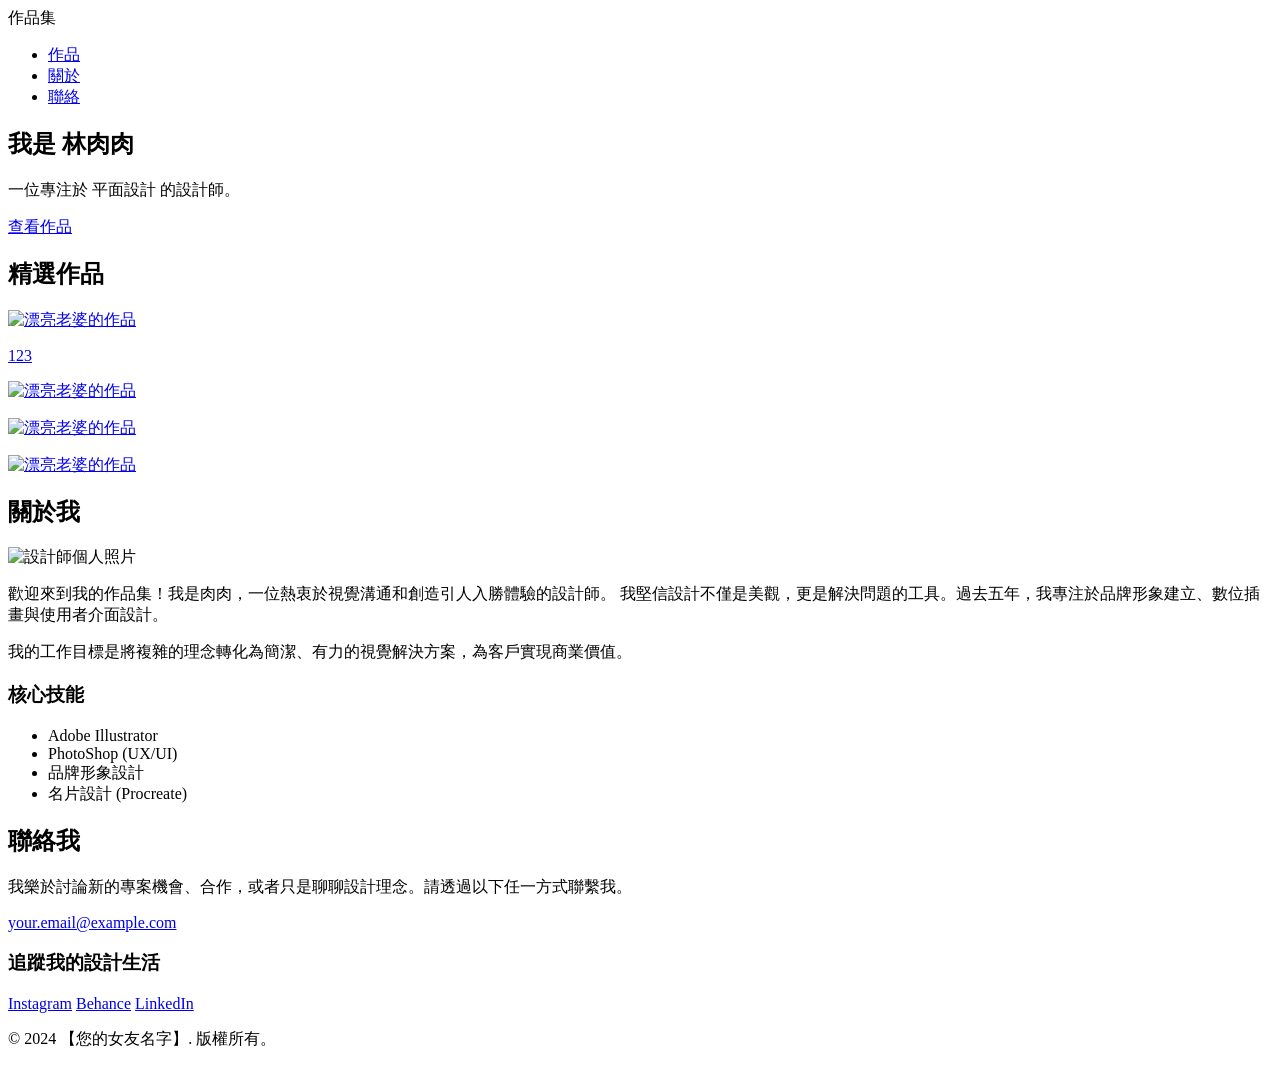
==== index.html @ 1270343b "Add files via upload" ====
<!DOCTYPE html>
<html lang="zh-Hant">
<head>
    <meta charset="UTF-8">
    <meta name="viewport" content="width=device-width, initial-scale=1.0">
    <title> 肉肉作品集 </title>
    <link rel="stylesheet" href="styles.css"> 
</head>
<body>

    <header class="navbar">
        <div class="logo">作品集</div>
        <nav>
            <ul>
                <li><a href="#portfolio">作品</a></li>
                <li><a href="#about">關於</a></li>
                <li><a href="#contact">聯絡</a></li>
            </ul>
        </nav>
    </header>

    <section id="hero" class="hero-section">
        <h1>我是 林肉肉 </h1>
        <p>一位專注於 平面設計 的設計師。</p>
        <a href="#portfolio" class="cta-button">查看作品</a>
    </section>

    <section id="portfolio" class="portfolio-grid">
        <h2>精選作品</h2>
        <div class="grid-container">

    <a href="work-detail-1.html" class="portfolio-item reveal">
        <img src="images/work-1.jpg" alt="漂亮老婆的作品">
        <p>123</p>
    </a>

    <a href="work-detail-2.html" class="portfolio-item reveal">
        <img src="images/work-2.jpg" alt="漂亮老婆的作品">
        <p></p>
    </a>

    <a href="work-detail-3.html" class="portfolio-item reveal">
        <img src="images/work-3.jpg" alt="漂亮老婆的作品">
        <p></p>
    </a>

    <a href="work-detail-4.html" class="portfolio-item reveal">
        <img src="images/work-4.jpg" alt="漂亮老婆的作品">
        <p></p>
    </a>

</div>
            </div>
    </section>

    <section id="about" class="about-section">
    <h2>關於我</h2>
    
    <div class="about-container reveal">
        
        <div class="about-image">
            <img src="images/profile.jpg" alt="設計師個人照片"> 
        </div>

        <div class="about-content">
            <p>
                歡迎來到我的作品集！我是肉肉，一位熱衷於視覺溝通和創造引人入勝體驗的設計師。
                我堅信設計不僅是美觀，更是解決問題的工具。過去五年，我專注於品牌形象建立、數位插畫與使用者介面設計。
            </p>
            <p>
                我的工作目標是將複雜的理念轉化為簡潔、有力的視覺解決方案，為客戶實現商業價值。
            </p>

            <h3>核心技能</h3>
            <ul class="skill-list">
                <li>Adobe Illustrator</li>
                <li>PhotoShop (UX/UI)</li>
                <li>品牌形象設計</li>
                <li>名片設計 (Procreate)</li>
               
            </ul>
        </div>
    </div>
</section>

    <section id="contact" class="contact-section">
    <h2>聯絡我</h2>
    <p>
        我樂於討論新的專案機會、合作，或者只是聊聊設計理念。請透過以下任一方式聯繫我。
    </p>

    <div class="contact-details reveal">
        <div class="contact-item">
            <a href="mailto:your.email@example.com" class="contact-link email-link">
                your.email@example.com
            </a>
        </div>

        <div class="social-links">
            <h3>追蹤我的設計生活</h3>
            <a href="#" target="_blank" class="social-icon">Instagram</a>
            <a href="#" target="_blank" class="social-icon">Behance</a>
            <a href="#" target="_blank" class="social-icon">LinkedIn</a>
        </div>
    </div>
</section>
    <footer>
        <p>&copy; 2024 【您的女友名字】. 版權所有。</p>
    </footer>
    
</body>
</html>
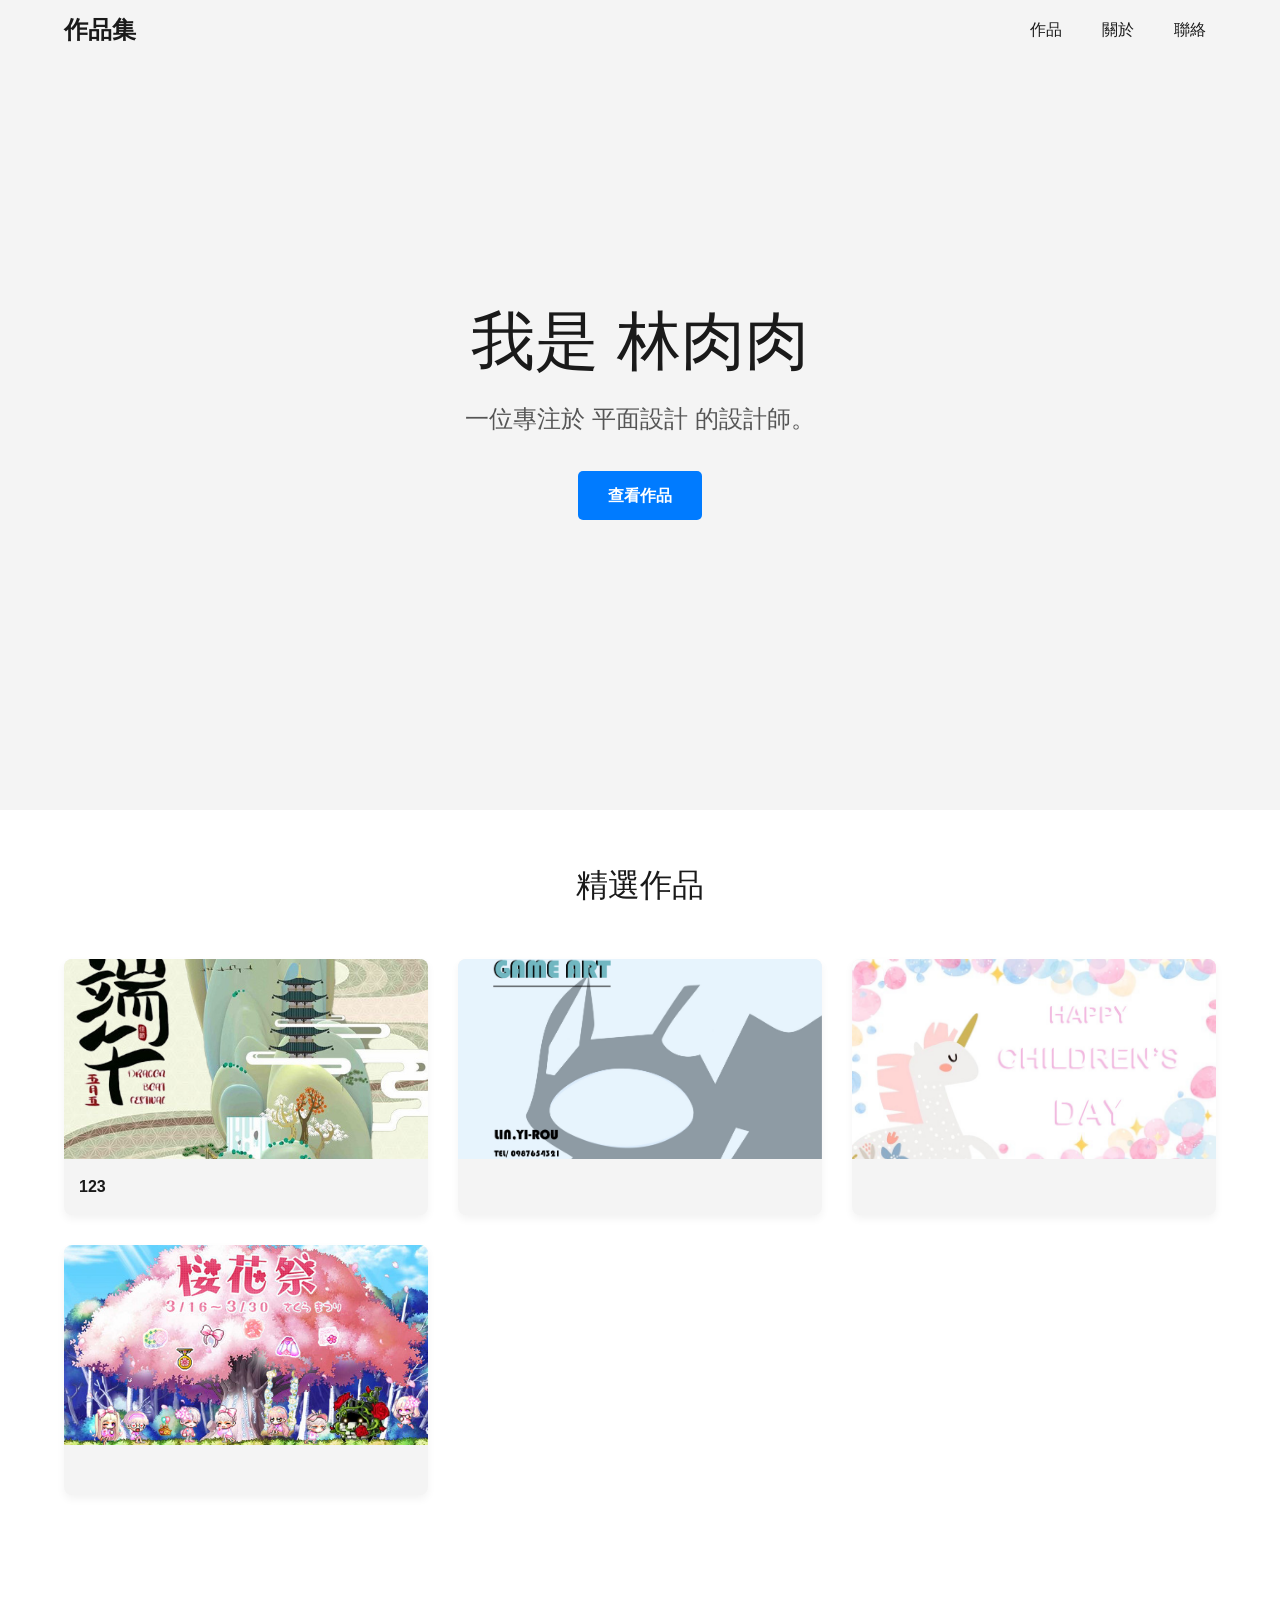
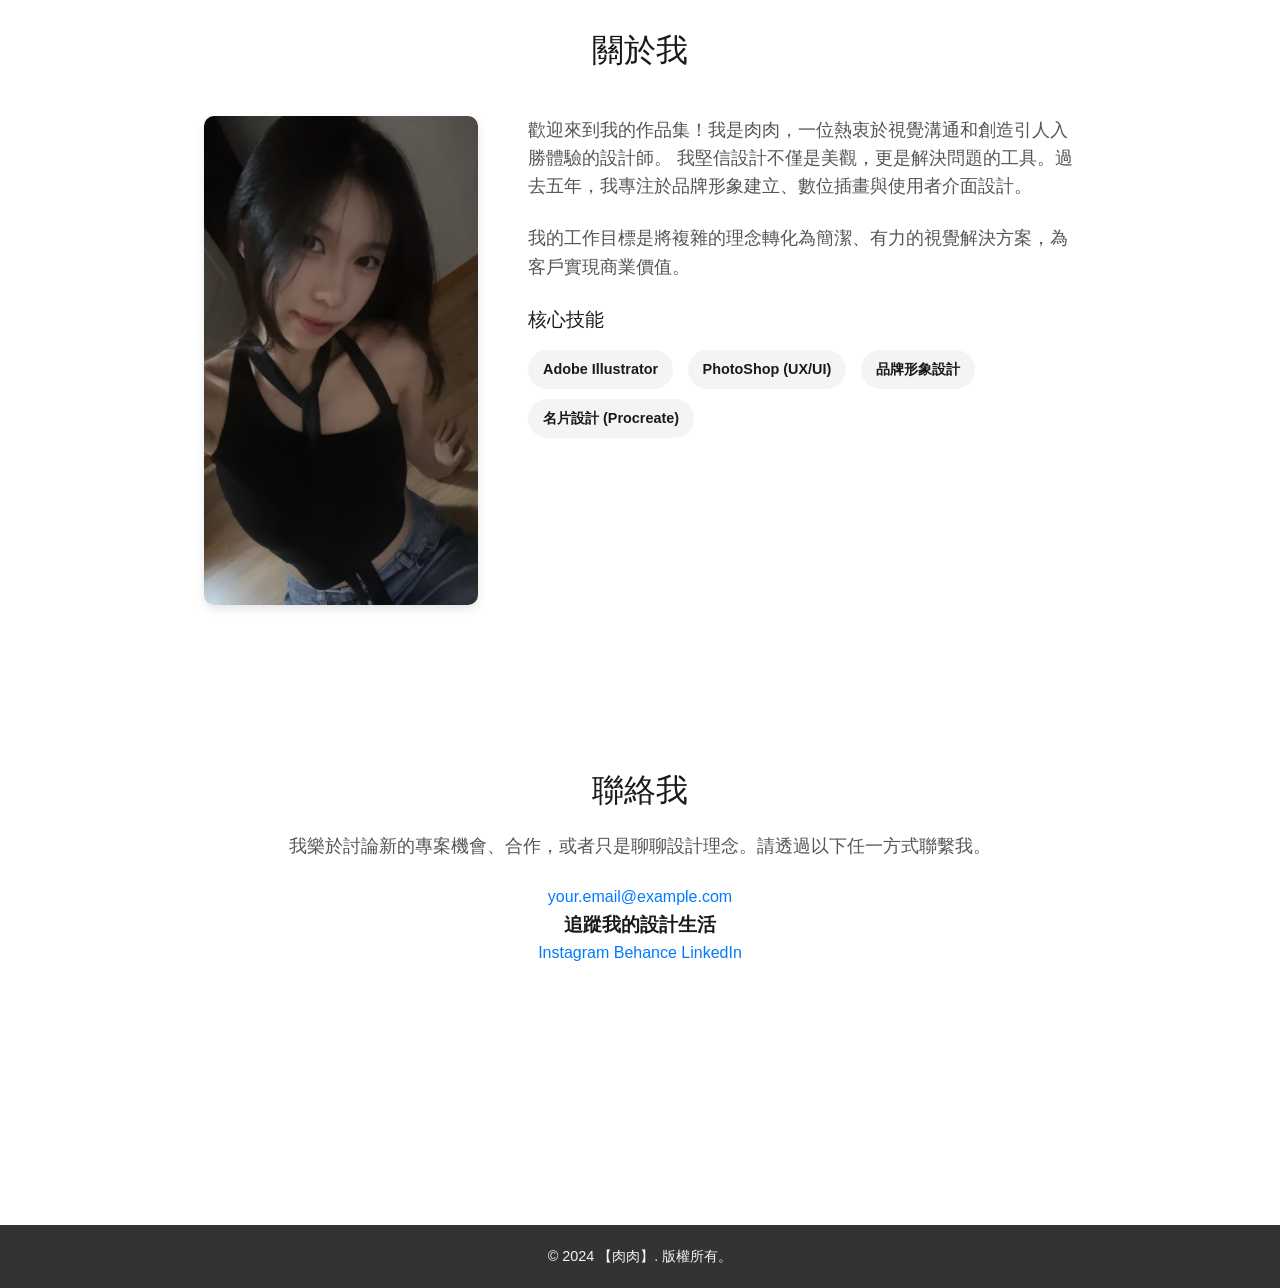
==== commit edca661f: "Add files via upload" ====
--- a/index.html
+++ b/index.html
@@ -4,7 +4,7 @@
     <meta charset="UTF-8">
     <meta name="viewport" content="width=device-width, initial-scale=1.0">
     <title> 肉肉作品集 </title>
-    <link rel="stylesheet" href="styles.css"> 
+    <link rel="stylesheet" href="css/styles.css"> 
 </head>
 <body>
 
@@ -30,22 +30,22 @@
         <div class="grid-container">
 
     <a href="work-detail-1.html" class="portfolio-item reveal">
-        <img src="images/work-1.jpg" alt="漂亮老婆的作品">
+        <img src="images/work-1.jpg" alt="肉肉的作品">
         <p>123</p>
     </a>
 
     <a href="work-detail-2.html" class="portfolio-item reveal">
-        <img src="images/work-2.jpg" alt="漂亮老婆的作品">
+        <img src="images/work-2.jpg" alt="肉肉的作品">
         <p></p>
     </a>
 
     <a href="work-detail-3.html" class="portfolio-item reveal">
-        <img src="images/work-3.jpg" alt="漂亮老婆的作品">
+        <img src="images/work-3.jpg" alt="肉肉的作品">
         <p></p>
     </a>
 
     <a href="work-detail-4.html" class="portfolio-item reveal">
-        <img src="images/work-4.jpg" alt="漂亮老婆的作品">
+        <img src="images/work-4.jpg" alt="肉肉的作品">
         <p></p>
     </a>
 
@@ -105,7 +105,7 @@
     </div>
 </section>
     <footer>
-        <p>&copy; 2024 【您的女友名字】. 版權所有。</p>
+        <p>&copy; 2024 【肉肉】. 版權所有。</p>
     </footer>
     
 </body>
--- a/css/styles.css
+++ b/css/styles.css
@@ -0,0 +1,453 @@
+/*
+====================================
+1. 基礎設定 (Reset & Typography)
+====================================
+*/
+:root {
+    /* 定義顏色變數，方便未來修改 */
+    --primary-color: #333;      /* 主要文字/背景色，深灰色 */
+    --secondary-color: #f4f4f4;  /* 次要背景色，淺灰色 */
+    --accent-color: #007BFF;     /* 強調色/按鈕色，藍色 (可替換成您女友喜歡的顏色!) */
+    --text-color: #1a1a1a;       /* 主要文字顏色 */
+    --light-text-color: #555;    /* 淺色文字 */
+    --white-color: #fff;
+    --font-family: 'Helvetica Neue', Arial, sans-serif; /* 選擇一個簡潔的字體 */
+}
+
+/* 移除瀏覽器預設的邊距和填充 */
+* {
+    margin: 0;
+    padding: 0;
+    box-sizing: border-box;
+}
+
+body {
+    font-family: var(--font-family);
+    line-height: 1.6;
+    color: var(--text-color);
+    background-color: var(--white-color);
+    padding-top: 60px; /* 為了給固定導覽列騰出空間 */
+}
+
+/* 確保所有連結都沒有底線 */
+a {
+    text-decoration: none;
+    color: var(--text-color);
+}
+
+/* 標題樣式 */
+h1, h2 {
+    margin-bottom: 1rem;
+    font-weight: 300; /* 讓標題看起來更輕盈簡潔 */
+}
+h2 {
+    font-size: 2rem;
+}
+
+/*
+====================================
+2. 導覽列 (Navbar)
+====================================
+*/
+/*
+====================================
+2. 導覽列 (Navbar)
+====================================
+*/
+.navbar {
+    position: fixed; 
+    top: 0;
+    left: 0;
+    width: 100%;
+    height: 60px;
+    /* 💡 備註：初始背景設為透明 */
+    background: transparent; 
+    /* 💡 備註：移除初始陰影，讓首屏更乾淨 */
+    box-shadow: none; 
+    display: flex;
+    justify-content: space-between;
+    align-items: center;
+    padding: 0 5%;
+    z-index: 1000;
+    /* 💡 備註：增加過渡效果，讓變色更流暢 */
+    transition: background 0.4s ease-in-out, box-shadow 0.4s ease-in-out;
+}
+
+/* 💡 備註：新增滾動後的樣式。JS會在滾動時為 .navbar 添加這個類別 */
+.navbar.scrolled {
+    background: var(--white-color); /* 滾動後變為白色實心背景 */
+    box-shadow: 0 2px 4px rgba(0, 0, 0, 0.1); /* 滾動後添加陰影 */
+}
+
+/* 💡 備註：在 body 上方 padding-top 設為 0，因為 navbar 初始是透明的，內容可以頂上去 */
+body {
+    font-family: var(--font-family);
+    line-height: 1.6;
+    color: var(--text-color);
+    background-color: var(--white-color);
+    padding-top: 0; /* <--- 這裡改為 0 */
+}
+
+.logo {
+    font-size: 1.5rem;
+    font-weight: 700;
+}
+
+.navbar ul {
+    list-style: none;
+    display: flex;
+}
+
+.navbar ul li {
+    margin-left: 20px;
+}
+
+.navbar ul li a {
+    font-weight: 500;
+    padding: 5px 10px;
+    transition: color 0.3s;
+}
+
+.navbar ul li a:hover {
+    color: var(--accent-color); /* 滑鼠懸停效果 */
+}
+
+/*
+====================================
+3. 區塊通用樣式 (Section General)
+====================================
+*/
+section {
+    padding: 50px 5%;
+    text-align: center;
+    min-height: 60vh; /* 讓每個區塊至少佔螢幕高度的一大部分 */
+}
+
+/*
+====================================
+4. 英雄區塊 (Hero Section)
+====================================
+*/
+.hero-section {
+    display: flex;
+    flex-direction: column;
+    justify-content: center;
+    align-items: center;
+    height: 90vh; /* 讓它佔據大部分螢幕 */
+    background: var(--secondary-color); /* 淺灰色背景 */
+    padding: 0 10%;
+}
+
+.hero-section h1 {
+    font-size: 4rem;
+    margin-bottom: 0.5rem;
+}
+
+.hero-section p {
+    font-size: 1.5rem;
+    color: var(--light-text-color);
+    margin-bottom: 2rem;
+}
+
+.cta-button {
+    background-color: var(--accent-color);
+    color: var(--white-color);
+    padding: 12px 30px;
+    border-radius: 5px;
+    font-weight: 600;
+    text-transform: uppercase;
+    transition: background-color 0.3s, transform 0.2s;
+}
+
+.cta-button:hover {
+    background-color: #0056b3; /* 點擊後變深一點 */
+    transform: translateY(-2px);
+}
+
+/*
+====================================
+5. 作品集網格 (Portfolio Grid)
+====================================
+*/
+.portfolio-grid {
+    background: var(--white-color);
+}
+
+.grid-container {
+    display: grid;
+    /* 註釋：使用 CSS Grid，設定三欄，每欄自動平均分配空間 */
+    grid-template-columns: repeat(auto-fit, minmax(300px, 1fr)); 
+    gap: 30px; /* 網格間距 */
+    margin-top: 3rem;
+}
+
+.portfolio-item {
+    background: var(--secondary-color);
+    padding: 0;
+    border-radius: 8px;
+    overflow: hidden; 
+    box-shadow: 0 4px 8px rgba(0, 0, 0, 0.05);
+    cursor: pointer;
+    transition: transform 0.3s ease-in-out;
+    display: block; /* 讓 <a> 像一個區塊元素 */
+    min-height: 250px; /* 給一個最小高度，即使沒有圖片也能看到框架 */
+}
+
+.portfolio-item:hover {
+    transform: translateY(-5px); /* 滑鼠懸停時上移，增加互動感 */
+    box-shadow: 0 8px 16px rgba(0, 0, 0, 0.1);
+}
+
+.portfolio-item img {
+    width: 100%;
+    /* 註釋：設置一個圖片高度，以確保網格排版一致，可根據實際圖片調整 */
+    height: 200px; 
+    object-fit: cover; /* 確保圖片能填滿空間 */
+    display: block;
+}
+
+.portfolio-item p {
+    padding: 15px;
+    font-weight: 600;
+    text-align: left;
+    color: var(--text-color);
+}
+
+/*
+====================================
+6. 關於與聯絡 (About & Contact) 基礎樣式
+====================================
+*/
+.about-section, .contact-section {
+    max-width: 1000px; /* 增加最大寬度 */
+    margin: 0 auto; /* 區塊置中 */
+    padding: 80px 5%;
+}
+
+.about-section p, .contact-section p {
+    font-size: 1.1rem;
+    color: var(--light-text-color);
+    margin-bottom: 1.5rem;
+}
+
+.contact-section a {
+    color: var(--accent-color);
+    font-weight: 500;
+}
+
+/*
+====================================
+7. 頁腳 (Footer)
+====================================
+*/
+footer {
+    background: var(--primary-color);
+    color: var(--secondary-color);
+    text-align: center;
+    padding: 20px 5%;
+    font-size: 0.9rem;
+    
+}
+
+/*
+====================================
+8. 關於我區塊 (About Section) 優化
+====================================
+*/
+
+/* 註釋：About 區塊的總容器，用於啟動 Grid 佈局 */
+.about-container {
+    display: grid;
+    /* 註釋：設定兩欄佈局，照片佔 1 份空間，內容佔 2 份空間 */
+    grid-template-columns: 1fr 2fr; 
+    gap: 50px; /* 欄位間距 */
+    margin-top: 40px;
+    text-align: left; /* 讓內容靠左對齊 */
+}
+
+/* 圖片容器樣式 (用於置中圖片) */
+.about-image {
+    /* 註釋：讓圖片在它的欄位中水平置中 */
+    display: flex;
+    justify-content: center;
+    align-items: flex-start; /* 讓圖片從頂部開始對齊 */
+}
+
+/* 圖片樣式 - 關鍵：控制圖片大小 */
+.about-image img {
+    width: 100%;
+    max-width: 300px; /* 註釋：【圖片最大寬度設定】此處設為 300px，可調整 */
+    height: auto;
+    border-radius: 10px; 
+    object-fit: cover;
+    box-shadow: 0 4px 10px rgba(0, 0, 0, 0.1);
+}
+
+/* 技能標題 */
+.about-content h3 {
+    margin-top: 20px;
+    margin-bottom: 10px;
+    font-weight: 500;
+}
+
+/* 技能列表樣式 */
+.skill-list {
+    list-style: none;
+    padding: 0;
+    margin: 0;
+}
+
+/* 技能項目樣式 */
+.skill-list li {
+    display: inline-block; /* 註釋：讓技能標籤並排顯示 */
+    background-color: var(--secondary-color); 
+    color: var(--text-color);
+    padding: 8px 15px;
+    margin: 5px 10px 5px 0;
+    border-radius: 20px; /* 註釋：圓角膠囊形狀 */
+    font-size: 0.9rem;
+    font-weight: 600;
+    transition: background-color 0.3s;
+}
+
+.skill-list li:hover {
+    background-color: var(--accent-color); /* 懸停時強調色 */
+    color: var(--white-color);
+}
+
+
+/*
+====================================
+9. 響應式設計 (Responsive Design)
+====================================
+*/
+@media (max-width: 768px) {
+    /* 英雄區塊 */
+    .hero-section h1 {
+        font-size: 3rem;
+    }
+    .hero-section p {
+        font-size: 1.2rem;
+    }
+
+    /* 導覽列 */
+    .navbar {
+        padding: 0 5%;
+    }
+    .navbar ul li {
+        margin-left: 10px;
+    }
+
+    /* 作品集網格 */
+    /* 註釋：在小螢幕上，讓每個作品佔滿一整欄 */
+    .grid-container {
+        grid-template-columns: 1fr;
+    }
+    
+    /* 關於我區塊 (手機版) */
+    /* 註釋：在小螢幕上，將兩欄佈局改為單欄堆疊，讓內容垂直排列 */
+    .about-container {
+        grid-template-columns: 1fr; /* 單一欄位 */
+        gap: 30px; 
+    }
+    /* 讓手機上的圖片置中並限制寬度 */
+    .about-image {
+        text-align: center;
+        /* 註釋：清除 display:flex，使用傳統的 text-align 置中 */
+        display: block; 
+    }
+    .about-image img {
+        max-width: 60%; /* 註釋：手機上限制最大寬度為其父容器的 60% */
+        margin: 0 auto; 
+    }
+    /*
+====================================
+9. 聯絡我區塊 (Contact Section) 優化
+====================================
+*/
+
+/* 註釋：聯絡區塊的樣式，使其內容區塊更集中 */
+.contact-section {
+    padding: 80px 5%;
+}
+
+.contact-section h2 {
+    margin-bottom: 30px;
+}
+
+.contact-details {
+    max-width: 600px; /* 限制聯繫細節區塊的寬度 */
+    margin: 0 auto;
+}
+
+/* 電子郵件連結樣式 */
+.email-link {
+    display: inline-block;
+    font-size: 1.8rem;
+    font-weight: 700;
+    color: var(--accent-color); /* 註釋：使用強調色突顯 Email */
+    padding: 10px 20px;
+    border: 2px solid var(--accent-color);
+    border-radius: 8px;
+    margin: 20px 0 40px 0;
+    transition: all 0.3s;
+}
+
+.email-link:hover {
+    background-color: var(--accent-color);
+    color: var(--white-color);
+    box-shadow: 0 4px 8px rgba(0, 0, 0, 0.1);
+}
+
+/* 社群媒體連結樣式 */
+.social-links h3 {
+    font-weight: 500;
+    font-size: 1.2rem;
+    margin-bottom: 15px;
+    color: var(--light-text-color);
+}
+
+.social-icon {
+    display: inline-block;
+    font-size: 1rem;
+    font-weight: 600;
+    color: var(--text-color);
+    padding: 10px 20px;
+    margin: 5px;
+    border: 1px solid var(--secondary-color);
+    border-radius: 20px;
+    transition: background-color 0.3s, color 0.3s;
+}
+
+.social-icon:hover {
+    background-color: var(--primary-color);
+    color: var(--white-color);
+}
+
+/* 媒體查詢：手機適應 */
+@media (max-width: 768px) {
+    .email-link {
+        font-size: 1.4rem; /* 註釋：手機上縮小 Email 字體 */
+        padding: 8px 15px;
+    }
+}
+/*
+====================================
+11. 滾動淡入動畫 (Scroll Reveal CSS)
+====================================
+*/
+
+/* 註釋：定義所有準備淡入的元素初始狀態 */
+.reveal {
+    opacity: 0; /* 初始完全透明 (隱藏) */
+    transform: translateY(20px); /* 初始位置比最終位置低 20px */
+    transition: opacity 0.6s ease-out, transform 0.6s ease-out; /* 註釋：設定動畫效果，持續 0.6 秒 */
+    transition-delay: 0.1s; /* 稍微延遲一下 */
+}
+
+/* 註釋：當元素進入可視範圍時，JS 會為其加上這個類別 */
+.reveal.active {
+    opacity: 1; /* 變成完全不透明 (顯示) */
+    transform: translateY(0); /* 移動到最終位置 */
+}
+}
